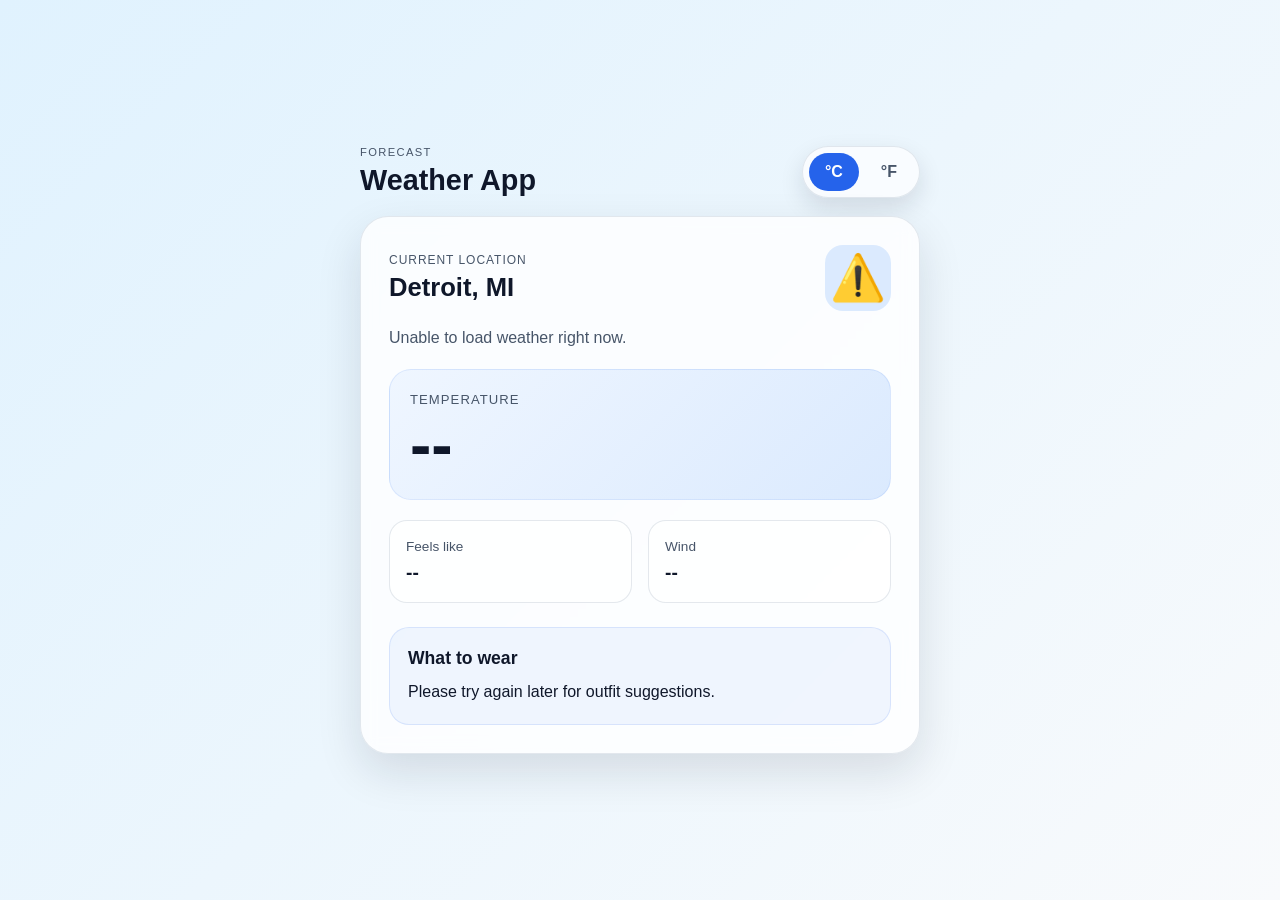
==== index.html @ e0916262 "Initial commit" ====
<!DOCTYPE html>
<html lang="en">
  <head>
    <meta charset="UTF-8" />
    <meta name="viewport" content="width=device-width, initial-scale=1.0" />
    <title>Weather Outfit App</title>
    <link rel="stylesheet" href="style.css" />
  </head>
  <body>
    <div class="app-container">
      <header class="topbar">
        <div>
          <p class="eyebrow">Forecast</p>
          <h1>Weather App</h1>
        </div>

        <div class="unit-toggle" aria-label="Temperature unit switch">
          <button class="unit-btn active" data-unit="C" type="button">°C</button>
          <button class="unit-btn" data-unit="F" type="button">°F</button>
        </div>
      </header>

      <main class="weather-card">
        <div class="location-row">
          <div>
            <p class="location-label">Current location</p>
            <h2>Detroit, MI</h2>
          </div>
          <span id="weather-icon" class="weather-icon" aria-label="Weather icon">☀️</span>
        </div>

        <p id="weather-description" class="weather-description">Loading weather...</p>

        <div class="temperature-box">
          <div class="temperature-main">
            <span class="temp-label">Temperature</span>
            <strong id="temperature">--</strong>
          </div>
        </div>

        <div class="stats-grid">
          <div class="stat-card">
            <span>Feels like</span>
            <strong id="feels-like">--</strong>
          </div>
          <div class="stat-card">
            <span>Wind</span>
            <strong id="wind-speed">--</strong>
          </div>
        </div>

        <section class="outfit-panel">
          <h3>What to wear</h3>
          <p id="outfit-message">Checking the weather to suggest your outfit...</p>
        </section>
      </main>
    </div>

    <script src="script.js"></script>
  </body>
</html>
---- style.css ----
:root {
  --bg-start: #e0f2fe;
  --bg-end: #f8fafc;
  --card: rgba(255, 255, 255, 0.8);
  --primary: #0f172a;
  --secondary: #475569;
  --accent: #2563eb;
  --accent-soft: #dbeafe;
  --shadow: rgba(15, 23, 42, 0.12);
  --border: rgba(148, 163, 184, 0.25);
}

* {
  box-sizing: border-box;
}

body {
  margin: 0;
  min-height: 100vh;
  display: grid;
  place-items: center;
  font-family: Arial, Helvetica, sans-serif;
  background: linear-gradient(135deg, var(--bg-start), var(--bg-end));
  color: var(--primary);
}

.app-container {
  width: min(92vw, 560px);
}

.topbar {
  display: flex;
  justify-content: space-between;
  align-items: center;
  margin-bottom: 18px;
}

.eyebrow {
  margin: 0;
  text-transform: uppercase;
  letter-spacing: 0.12em;
  font-size: 0.7rem;
  color: var(--secondary);
}

h1 {
  margin: 6px 0 0;
  font-size: clamp(1.8rem, 2vw, 2.5rem);
}

.unit-toggle {
  display: inline-flex;
  background: rgba(255, 255, 255, 0.7);
  border: 1px solid var(--border);
  border-radius: 999px;
  padding: 6px;
  gap: 6px;
  box-shadow: 0 10px 25px var(--shadow);
}

.unit-btn {
  border: none;
  background: transparent;
  color: var(--secondary);
  font-size: 1rem;
  font-weight: 700;
  padding: 10px 16px;
  border-radius: 999px;
  cursor: pointer;
  transition: all 0.2s ease;
}

.unit-btn.active {
  background: var(--accent);
  color: white;
}

.weather-card {
  background: var(--card);
  backdrop-filter: blur(8px);
  border: 1px solid var(--border);
  border-radius: 28px;
  padding: 28px;
  box-shadow: 0 18px 45px var(--shadow);
}

.location-row {
  display: flex;
  justify-content: space-between;
  align-items: center;
  gap: 16px;
}

.location-label {
  margin: 0 0 6px;
  font-size: 0.75rem;
  text-transform: uppercase;
  letter-spacing: 0.08em;
  color: var(--secondary);
}

h2 {
  margin: 0;
  font-size: clamp(1.5rem, 2vw, 2.1rem);
}

.weather-icon {
  font-size: 2.8rem;
  background: var(--accent-soft);
  display: grid;
  place-items: center;
  width: 66px;
  height: 66px;
  border-radius: 18px;
}

.weather-description {
  margin: 18px 0 0;
  color: var(--secondary);
  font-size: 1rem;
}

.temperature-box {
  margin-top: 22px;
  background: linear-gradient(135deg, #eff6ff, #dbeafe);
  border: 1px solid rgba(37, 99, 235, 0.1);
  border-radius: 22px;
  padding: 22px 20px;
}

.temperature-main {
  display: flex;
  flex-direction: column;
  gap: 6px;
}

.temp-label {
  color: var(--secondary);
  font-size: 0.82rem;
  letter-spacing: 0.08em;
  text-transform: uppercase;
}

#temperature {
  font-size: clamp(2.5rem, 5vw, 4rem);
  line-height: 1;
}

.stats-grid {
  margin-top: 20px;
  display: grid;
  grid-template-columns: repeat(2, minmax(0, 1fr));
  gap: 16px;
}

.stat-card {
  background: rgba(255, 255, 255, 0.7);
  border: 1px solid var(--border);
  border-radius: 18px;
  padding: 18px 16px;
}

.stat-card span {
  display: block;
  color: var(--secondary);
  margin-bottom: 8px;
  font-size: 0.85rem;
}

.stat-card strong {
  font-size: 1.2rem;
}

.outfit-panel {
  margin-top: 24px;
  background: rgba(37, 99, 235, 0.06);
  border: 1px solid rgba(37, 99, 235, 0.12);
  border-radius: 20px;
  padding: 20px 18px;
}

.outfit-panel h3 {
  margin: 0 0 10px;
  font-size: 1.1rem;
}

.outfit-panel p {
  margin: 0;
  line-height: 1.6;
  color: var(--primary);
}

@media (max-width: 480px) {
  .weather-card {
    padding: 22px 18px;
  }

  .topbar {
    align-items: flex-start;
    gap: 12px;
    flex-direction: column;
  }

  .stats-grid {
    grid-template-columns: 1fr;
  }
}
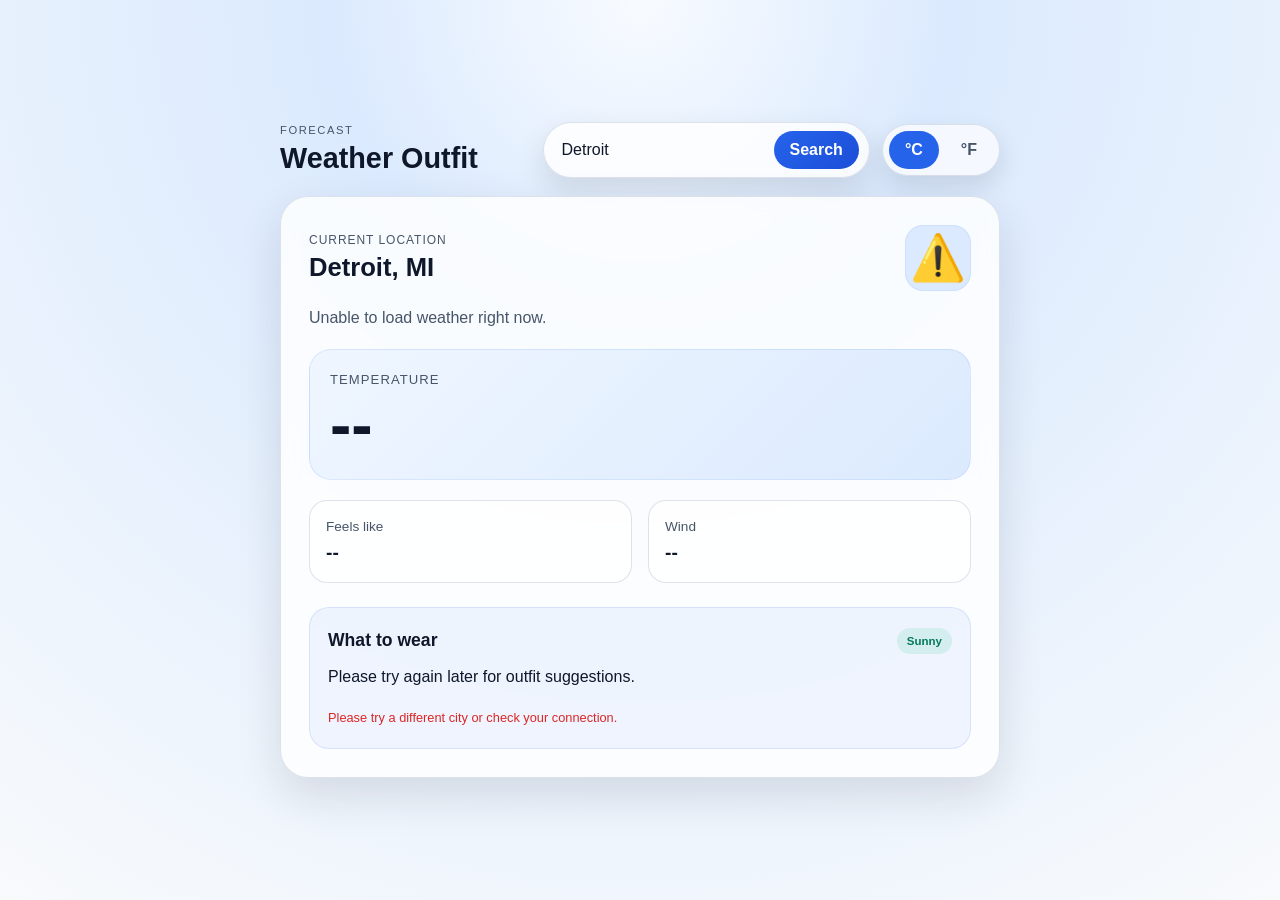
==== commit 4eeba617: "Updated Simple Weather App Added city look up, images, and more." ====
--- a/index.html
+++ b/index.html
@@ -9,14 +9,22 @@
   <body>
     <div class="app-container">
       <header class="topbar">
-        <div>
+        <div class="brand-block">
           <p class="eyebrow">Forecast</p>
-          <h1>Weather App</h1>
+          <h1>Weather Outfit</h1>
         </div>
 
-        <div class="unit-toggle" aria-label="Temperature unit switch">
-          <button class="unit-btn active" data-unit="C" type="button">°C</button>
-          <button class="unit-btn" data-unit="F" type="button">°F</button>
+        <div class="header-controls">
+          <form id="city-search-form" class="search-form" aria-label="Search for a city">
+            <label class="sr-only" for="city-search">Search city</label>
+            <input id="city-search" type="search" name="city" placeholder="Search city" value="Detroit" />
+            <button type="submit">Search</button>
+          </form>
+
+          <div class="unit-toggle" aria-label="Temperature unit switch">
+            <button class="unit-btn active" data-unit="C" type="button">°C</button>
+            <button class="unit-btn" data-unit="F" type="button">°F</button>
+          </div>
         </div>
       </header>
 
@@ -24,7 +32,7 @@
         <div class="location-row">
           <div>
             <p class="location-label">Current location</p>
-            <h2>Detroit, MI</h2>
+            <h2 id="location-name">Detroit, MI</h2>
           </div>
           <span id="weather-icon" class="weather-icon" aria-label="Weather icon">☀️</span>
         </div>
@@ -50,8 +58,13 @@
         </div>
 
         <section class="outfit-panel">
-          <h3>What to wear</h3>
+          <div class="outfit-header">
+            <h3>What to wear</h3>
+            <span id="condition-badge" class="condition-badge">Sunny</span>
+          </div>
           <p id="outfit-message">Checking the weather to suggest your outfit...</p>
+          <div id="outfit-gallery" class="outfit-gallery" aria-live="polite"></div>
+          <p id="search-status" class="search-status" aria-live="polite"></p>
         </section>
       </main>
     </div>
--- a/style.css
+++ b/style.css
@@ -1,13 +1,16 @@
 :root {
-  --bg-start: #e0f2fe;
+  --bg-start: #dbeafe;
   --bg-end: #f8fafc;
-  --card: rgba(255, 255, 255, 0.8);
+  --card: rgba(255, 255, 255, 0.82);
   --primary: #0f172a;
   --secondary: #475569;
   --accent: #2563eb;
+  --accent-strong: #1d4ed8;
   --accent-soft: #dbeafe;
   --shadow: rgba(15, 23, 42, 0.12);
-  --border: rgba(148, 163, 184, 0.25);
+  --border: rgba(148, 163, 184, 0.3);
+  --success: #10b981;
+  --error: #dc2626;
 }
 
 * {
@@ -20,25 +23,35 @@
   display: grid;
   place-items: center;
   font-family: Arial, Helvetica, sans-serif;
-  background: linear-gradient(135deg, var(--bg-start), var(--bg-end));
+  background: radial-gradient(circle at top, #f8fbff 0%, var(--bg-start) 28%, var(--bg-end) 100%);
   color: var(--primary);
 }
 
+button,
+input {
+  font: inherit;
+}
+
 .app-container {
-  width: min(92vw, 560px);
+  width: min(92vw, 720px);
 }
 
 .topbar {
   display: flex;
   justify-content: space-between;
   align-items: center;
+  gap: 18px;
   margin-bottom: 18px;
 }
 
+.brand-block {
+  flex: 1;
+}
+
 .eyebrow {
   margin: 0;
   text-transform: uppercase;
-  letter-spacing: 0.12em;
+  letter-spacing: 0.14em;
   font-size: 0.7rem;
   color: var(--secondary);
 }
@@ -46,6 +59,53 @@
 h1 {
   margin: 6px 0 0;
   font-size: clamp(1.8rem, 2vw, 2.5rem);
+}
+
+.header-controls {
+  display: flex;
+  align-items: center;
+  gap: 12px;
+  flex-wrap: wrap;
+  justify-content: flex-end;
+}
+
+.search-form {
+  display: flex;
+  align-items: center;
+  gap: 8px;
+  background: rgba(255, 255, 255, 0.8);
+  border: 1px solid var(--border);
+  border-radius: 999px;
+  padding: 8px 10px 8px 14px;
+  box-shadow: 0 12px 28px var(--shadow);
+}
+
+.search-form input {
+  border: none;
+  background: transparent;
+  min-width: 180px;
+  padding: 8px 4px;
+  color: var(--primary);
+  outline: none;
+}
+
+.search-form input::placeholder {
+  color: var(--secondary);
+}
+
+.search-form button {
+  border: none;
+  cursor: pointer;
+  background: linear-gradient(135deg, var(--accent), var(--accent-strong));
+  color: white;
+  font-weight: 700;
+  padding: 10px 16px;
+  border-radius: 999px;
+  transition: transform 0.2s ease;
+}
+
+.search-form button:hover {
+  transform: translateY(-1px);
 }
 
 .unit-toggle {
@@ -112,6 +172,7 @@
   width: 66px;
   height: 66px;
   border-radius: 18px;
+  box-shadow: inset 0 0 0 1px rgba(37, 99, 235, 0.08);
 }
 
 .weather-description {
@@ -179,9 +240,29 @@
   padding: 20px 18px;
 }
 
+.outfit-header {
+  display: flex;
+  justify-content: space-between;
+  align-items: center;
+  gap: 12px;
+  margin-bottom: 10px;
+}
+
 .outfit-panel h3 {
-  margin: 0 0 10px;
+  margin: 0;
   font-size: 1.1rem;
+}
+
+.condition-badge {
+  display: inline-flex;
+  align-items: center;
+  justify-content: center;
+  font-size: 0.72rem;
+  font-weight: 700;
+  padding: 7px 10px;
+  border-radius: 999px;
+  background: rgba(16, 185, 129, 0.12);
+  color: #047857;
 }
 
 .outfit-panel p {
@@ -190,18 +271,87 @@
   color: var(--primary);
 }
 
-@media (max-width: 480px) {
+.outfit-gallery {
+  display: grid;
+  grid-template-columns: repeat(3, minmax(0, 1fr));
+  gap: 14px;
+  margin-top: 18px;
+}
+
+.outfit-card {
+  overflow: hidden;
+  background: rgba(255, 255, 255, 0.8);
+  border: 1px solid var(--border);
+  border-radius: 18px;
+  box-shadow: 0 10px 24px rgba(15, 23, 42, 0.06);
+}
+
+.outfit-card img {
+  display: block;
+  width: 100%;
+  height: 160px;
+  object-fit: cover;
+}
+
+.outfit-card-copy {
+  padding: 12px 12px 14px;
+}
+
+.outfit-card-copy h4 {
+  margin: 0 0 6px;
+  font-size: 1rem;
+}
+
+.outfit-card-copy p {
+  font-size: 0.82rem;
+  color: var(--secondary);
+}
+
+.search-status {
+  margin-top: 14px;
+  font-size: 0.8rem;
+  color: var(--success);
+}
+
+.search-status.error {
+  color: var(--error);
+}
+
+.sr-only {
+  position: absolute;
+  width: 1px;
+  height: 1px;
+  padding: 0;
+  margin: -1px;
+  overflow: hidden;
+  clip: rect(0, 0, 0, 0);
+  white-space: nowrap;
+  border: 0;
+}
+
+@media (max-width: 640px) {
+  .topbar,
+  .header-controls,
+  .outfit-header {
+    flex-direction: column;
+    align-items: stretch;
+  }
+
+  .search-form {
+    width: 100%;
+  }
+
+  .search-form input {
+    min-width: 0;
+    width: 100%;
+  }
+
   .weather-card {
     padding: 22px 18px;
   }
 
-  .topbar {
-    align-items: flex-start;
-    gap: 12px;
-    flex-direction: column;
-  }
-
-  .stats-grid {
+  .stats-grid,
+  .outfit-gallery {
     grid-template-columns: 1fr;
   }
 }
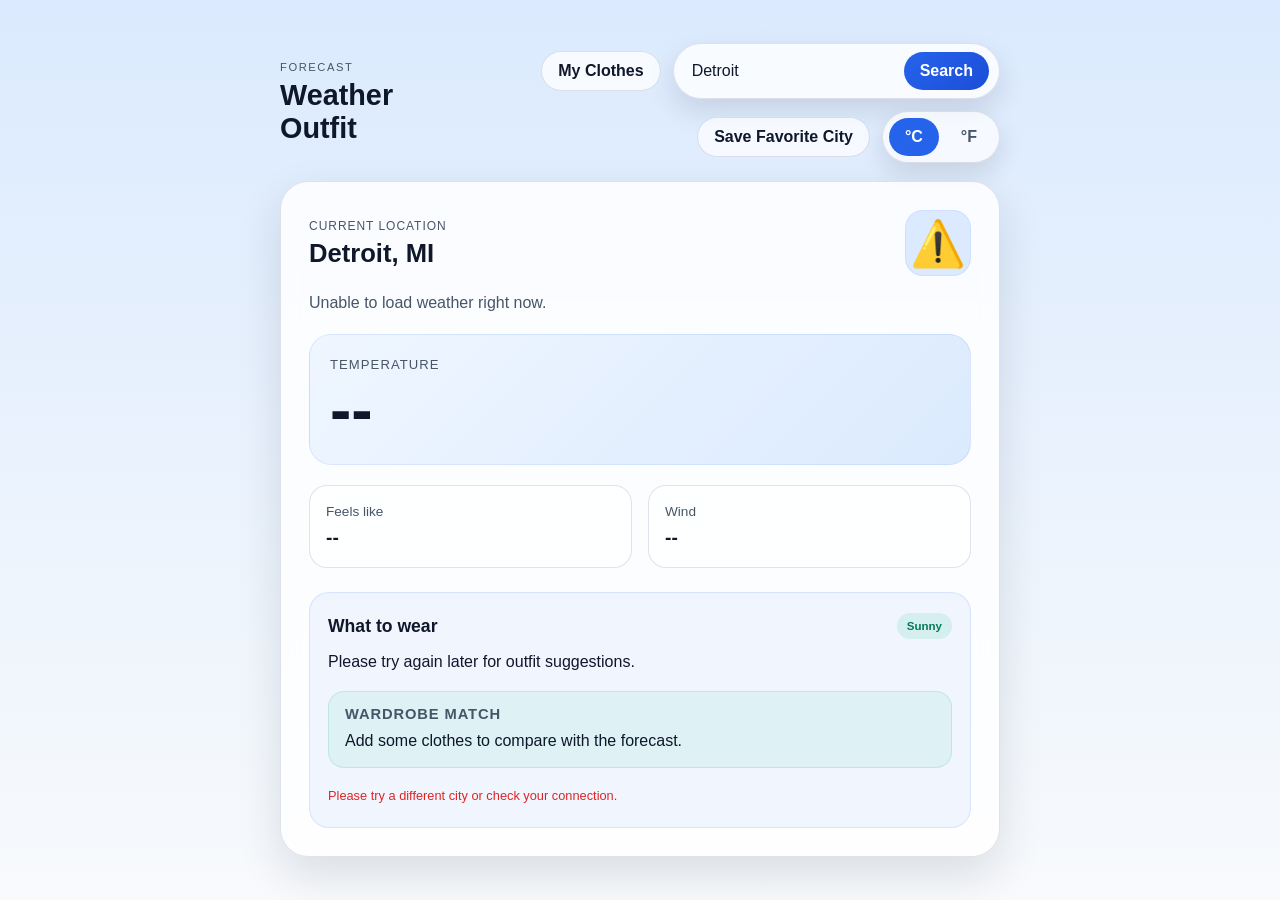
==== commit e230aca9: "Update I made it so you can type what you have so you can wear it also it saves your favorite city s" ====
--- a/index.html
+++ b/index.html
@@ -15,11 +15,15 @@
         </div>
 
         <div class="header-controls">
+          <a href="clothes.html" class="page-link">My Clothes</a>
+
           <form id="city-search-form" class="search-form" aria-label="Search for a city">
             <label class="sr-only" for="city-search">Search city</label>
             <input id="city-search" type="search" name="city" placeholder="Search city" value="Detroit" />
             <button type="submit">Search</button>
           </form>
+
+          <button id="save-favorite-city" class="secondary-btn" type="button">Save Favorite City</button>
 
           <div class="unit-toggle" aria-label="Temperature unit switch">
             <button class="unit-btn active" data-unit="C" type="button">°C</button>
@@ -63,6 +67,10 @@
             <span id="condition-badge" class="condition-badge">Sunny</span>
           </div>
           <p id="outfit-message">Checking the weather to suggest your outfit...</p>
+          <div id="wardrobe-suggestion" class="wardrobe-suggestion" aria-live="polite">
+            <h4>Wardrobe match</h4>
+            <p id="wardrobe-suggestion-text">Add some clothes to compare with the forecast.</p>
+          </div>
           <div id="outfit-gallery" class="outfit-gallery" aria-live="polite"></div>
           <p id="search-status" class="search-status" aria-live="polite"></p>
         </section>
--- a/style.css
+++ b/style.css
@@ -13,6 +13,19 @@
   --error: #dc2626;
 }
 
+body.theme-night {
+  --bg-start: #020817;
+  --bg-end: #111827;
+  --card: rgba(15, 23, 42, 0.76);
+  --primary: #e2e8f0;
+  --secondary: #cbd5e1;
+  --accent: #60a5fa;
+  --accent-strong: #3b82f6;
+  --accent-soft: rgba(96, 165, 250, 0.18);
+  --shadow: rgba(2, 6, 23, 0.6);
+  --border: rgba(148, 163, 184, 0.18);
+}
+
 * {
   box-sizing: border-box;
 }
@@ -23,8 +36,129 @@
   display: grid;
   place-items: center;
   font-family: Arial, Helvetica, sans-serif;
-  background: radial-gradient(circle at top, #f8fbff 0%, var(--bg-start) 28%, var(--bg-end) 100%);
+  background: linear-gradient(180deg, var(--bg-start), var(--bg-end));
   color: var(--primary);
+  position: relative;
+  overflow-x: hidden;
+  transition: background 0.4s ease, color 0.4s ease;
+}
+
+body::before,
+body::after {
+  content: "";
+  position: fixed;
+  inset: 0;
+  pointer-events: none;
+  opacity: 0;
+  transition: opacity 0.4s ease;
+  z-index: 0;
+}
+
+body.weather-clear-day::before {
+  opacity: 1;
+  background: linear-gradient(180deg, rgba(255, 255, 255, 0.12), rgba(255, 255, 255, 0));
+}
+
+body.weather-clear-day::after {
+  opacity: 1;
+  inset: 10% auto auto 12%;
+  width: 120px;
+  height: 120px;
+  border-radius: 50%;
+  background: radial-gradient(circle, rgba(253, 224, 71, 0.95) 0%, rgba(251, 191, 36, 0.75) 45%, rgba(251, 191, 36, 0.1) 75%, transparent 100%);
+  box-shadow: 0 0 45px rgba(250, 204, 21, 0.75);
+}
+
+body.weather-clear-night::before {
+  opacity: 1;
+  background:
+    radial-gradient(circle at 15% 20%, rgba(255, 255, 255, 0.5) 0 2px, transparent 3px),
+    radial-gradient(circle at 30% 40%, rgba(255, 255, 255, 0.45) 0 2px, transparent 3px),
+    radial-gradient(circle at 68% 26%, rgba(255, 255, 255, 0.4) 0 2px, transparent 3px),
+    radial-gradient(circle at 80% 18%, rgba(255, 255, 255, 0.45) 0 2px, transparent 3px),
+    radial-gradient(circle at 50% 60%, rgba(255, 255, 255, 0.28) 0 2px, transparent 3px),
+    linear-gradient(180deg, rgba(15, 23, 42, 0.16), rgba(15, 23, 42, 0));
+}
+
+body.weather-clear-night::after {
+  opacity: 1;
+  inset: 12% auto auto 14%;
+  width: 100px;
+  height: 100px;
+  border-radius: 50%;
+  background: radial-gradient(circle at 35% 35%, #f8fafc 0%, #dbeafe 35%, #93c5fd 100%);
+  box-shadow: 0 0 35px rgba(147, 197, 253, 0.55);
+}
+
+body.weather-cloudy::before {
+  opacity: 1;
+  background:
+    radial-gradient(circle at 20% 25%, rgba(255, 255, 255, 0.9) 0 28%, transparent 29%),
+    radial-gradient(circle at 40% 26%, rgba(255, 255, 255, 0.75) 0 26%, transparent 27%),
+    radial-gradient(circle at 58% 28%, rgba(255, 255, 255, 0.9) 0 24%, transparent 25%),
+    radial-gradient(circle at 76% 24%, rgba(255, 255, 255, 0.72) 0 22%, transparent 23%),
+    linear-gradient(180deg, rgba(148, 163, 184, 0.08), rgba(148, 163, 184, 0.02));
+  filter: blur(3px);
+}
+
+body.weather-fog::before {
+  opacity: 1;
+  background:
+    radial-gradient(circle at 20% 35%, rgba(255, 255, 255, 0.75), transparent 30%),
+    radial-gradient(circle at 70% 45%, rgba(255, 255, 255, 0.68), transparent 32%),
+    radial-gradient(circle at 45% 70%, rgba(255, 255, 255, 0.45), transparent 38%),
+    linear-gradient(180deg, rgba(203, 213, 225, 0.38), rgba(148, 163, 184, 0.18));
+  filter: blur(18px);
+}
+
+body.weather-rain::before {
+  opacity: 1;
+  background:
+    linear-gradient(180deg, rgba(14, 116, 144, 0.25), rgba(15, 23, 42, 0.3)),
+    repeating-linear-gradient(
+      120deg,
+      transparent 0,
+      transparent 18px,
+      rgba(191, 219, 254, 0.7) 18px,
+      rgba(191, 219, 254, 0.7) 22px,
+      transparent 22px,
+      transparent 42px
+    );
+  animation: rainShift 0.8s linear infinite;
+}
+
+body.weather-snow::before {
+  opacity: 1;
+  background:
+    radial-gradient(circle at 15% 20%, rgba(255, 255, 255, 0.8) 0 1.7px, transparent 2.2px),
+    radial-gradient(circle at 42% 30%, rgba(255, 255, 255, 0.7) 0 2px, transparent 2.6px),
+    radial-gradient(circle at 62% 16%, rgba(255, 255, 255, 0.8) 0 1.8px, transparent 2.3px),
+    radial-gradient(circle at 80% 28%, rgba(255, 255, 255, 0.7) 0 1.9px, transparent 2.4px),
+    linear-gradient(180deg, rgba(191, 219, 254, 0.18), rgba(148, 163, 184, 0.05));
+  animation: snowShift 16s linear infinite;
+}
+
+body.weather-storm::before {
+  opacity: 1;
+  background:
+    linear-gradient(180deg, rgba(15, 23, 42, 0.3), rgba(15, 23, 42, 0.45)),
+    repeating-linear-gradient(
+      180deg,
+      rgba(148, 163, 184, 0.35) 0,
+      rgba(148, 163, 184, 0.35) 2px,
+      transparent 2px,
+      transparent 12px
+    );
+}
+
+body.weather-storm::after {
+  opacity: 1;
+  inset: 18% auto auto 70%;
+  width: 120px;
+  height: 160px;
+  background: linear-gradient(135deg, rgba(250, 250, 250, 0) 0%, rgba(250, 250, 250, 0) 37%, rgba(250, 250, 250, 0.8) 38%, rgba(250, 250, 250, 0.8) 42%, rgba(250, 250, 250, 0) 43%, rgba(250, 250, 250, 0) 100%);
+  transform: skewX(-18deg);
+  box-shadow: -70px 65px 0 rgba(250, 250, 250, 0.2);
 }
 
 button,
@@ -34,6 +168,29 @@
 
 .app-container {
   width: min(92vw, 720px);
+  position: relative;
+  z-index: 1;
+}
+
+@keyframes rainShift {
+  0% {
+    transform: translateY(-8px);
+  }
+  100% {
+    transform: translateY(8px);
+  }
+}
+
+@keyframes snowShift {
+  0% {
+    transform: translateY(-12px) translateX(-8px);
+  }
+  50% {
+    transform: translateY(6px) translateX(8px);
+  }
+  100% {
+    transform: translateY(14px) translateX(-6px);
+  }
 }
 
 .topbar {
@@ -104,8 +261,36 @@
   transition: transform 0.2s ease;
 }
 
-.search-form button:hover {
+.search-form button:hover,
+.secondary-btn:hover,
+.page-link:hover {
   transform: translateY(-1px);
+}
+
+.page-link,
+.secondary-btn {
+  display: inline-flex;
+  align-items: center;
+  justify-content: center;
+  border-radius: 999px;
+  font-weight: 700;
+  text-decoration: none;
+  transition: transform 0.2s ease;
+}
+
+.page-link {
+  background: rgba(255, 255, 255, 0.75);
+  color: var(--primary);
+  border: 1px solid var(--border);
+  padding: 10px 16px;
+}
+
+.secondary-btn {
+  border: 1px solid var(--border);
+  background: rgba(255, 255, 255, 0.7);
+  color: var(--primary);
+  cursor: pointer;
+  padding: 10px 16px;
 }
 
 .unit-toggle {
@@ -271,6 +456,22 @@
   color: var(--primary);
 }
 
+.wardrobe-suggestion {
+  margin-top: 16px;
+  background: rgba(16, 185, 129, 0.08);
+  border: 1px solid rgba(16, 185, 129, 0.16);
+  border-radius: 16px;
+  padding: 14px 16px;
+}
+
+.wardrobe-suggestion h4 {
+  margin: 0 0 6px;
+  font-size: 0.92rem;
+  text-transform: uppercase;
+  letter-spacing: 0.06em;
+  color: var(--secondary);
+}
+
 .outfit-gallery {
   display: grid;
   grid-template-columns: repeat(3, minmax(0, 1fr));
@@ -311,6 +512,71 @@
   margin-top: 14px;
   font-size: 0.8rem;
   color: var(--success);
+}
+
+.clothes-page {
+  width: min(92vw, 720px);
+  margin: 0 auto;
+  padding: 40px 0;
+}
+
+.clothes-header {
+  margin-bottom: 18px;
+}
+
+.clothes-card {
+  background: var(--card);
+  border: 1px solid var(--border);
+  border-radius: 24px;
+  padding: 24px;
+  box-shadow: 0 18px 45px var(--shadow);
+}
+
+.clothes-form {
+  display: flex;
+  flex-wrap: wrap;
+  gap: 12px;
+  align-items: end;
+}
+
+.clothes-form label {
+  flex-basis: 100%;
+  font-weight: 700;
+  margin-bottom: 6px;
+}
+
+.clothes-form input {
+  flex: 1 1 220px;
+  padding: 12px 14px;
+  border-radius: 12px;
+  border: 1px solid var(--border);
+  background: rgba(255, 255, 255, 0.72);
+  color: var(--primary);
+}
+
+.clothes-form button {
+  border: none;
+  cursor: pointer;
+  background: linear-gradient(135deg, var(--accent), var(--accent-strong));
+  color: white;
+  font-weight: 700;
+  padding: 12px 18px;
+  border-radius: 12px;
+}
+
+.clothes-list {
+  list-style: none;
+  padding: 0;
+  margin: 22px 0 0;
+  display: grid;
+  gap: 10px;
+}
+
+.clothes-list li {
+  background: rgba(255, 255, 255, 0.7);
+  border: 1px solid var(--border);
+  border-radius: 12px;
+  padding: 12px 14px;
 }
 
 .search-status.error {
